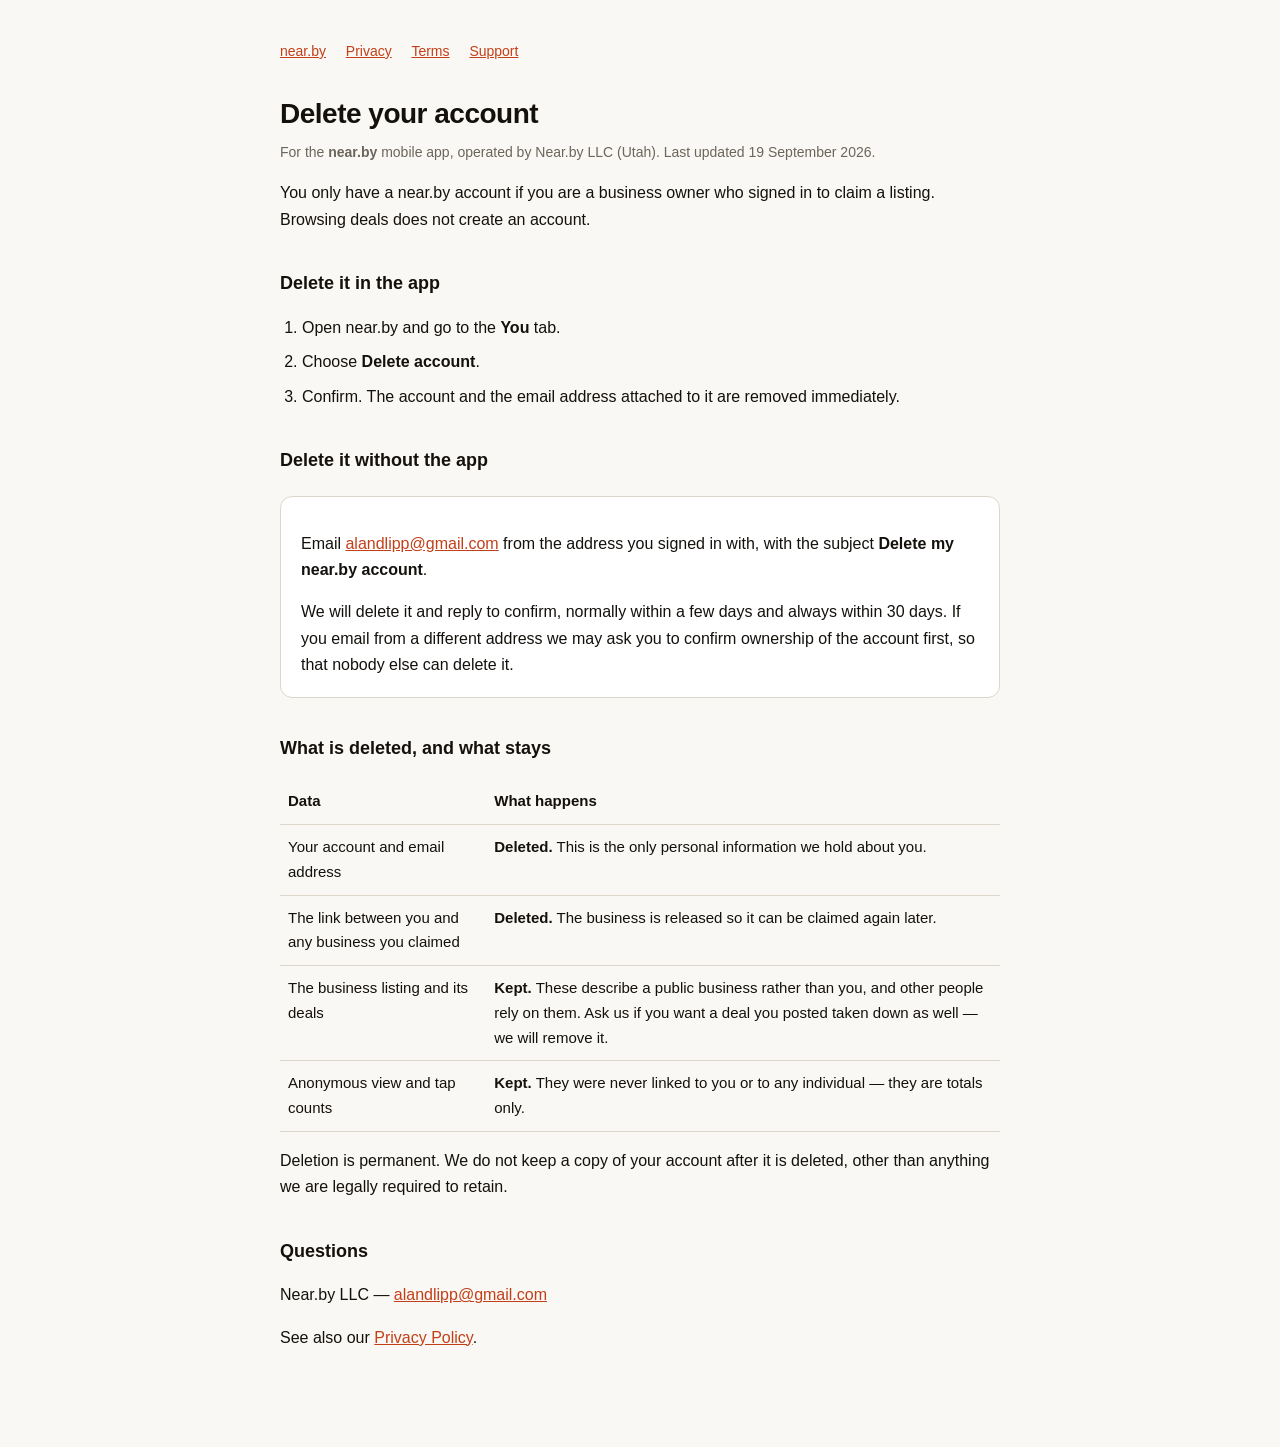
==== delete-account.html @ b9f5847b "Add deletion and support pages, Apple EULA terms, fix contrast Clears the three hard store-submissio" ====
<!DOCTYPE html>
<html lang="en">
<head>
<meta charset="utf-8">
<meta name="viewport" content="width=device-width, initial-scale=1">
<title>Delete your account — near.by</title>
<meta name="description" content="How to delete your near.by business account and the data held with it.">
<style>
  :root { color-scheme: light dark; }
  body {
    max-width: 720px; margin: 0 auto; padding: 40px 20px 80px;
    font: 16px/1.65 -apple-system, BlinkMacSystemFont, "Segoe UI", Roboto, sans-serif;
    color: #14110d; background: #faf8f4;
  }
  @media (prefers-color-scheme: dark) {
    body { color: #ece8e0; background: #14110d; }
    .card { background: #1c1813 !important; border-color: #3a352d !important; }
  }
  h1 { font-size: 28px; letter-spacing: -0.5px; margin-bottom: 4px; }
  h2 { font-size: 18px; margin-top: 36px; }
  .updated { color: #6b655b; font-size: 14px; margin-top: 0; }
  @media (prefers-color-scheme: dark) { .updated { color: #b0a99c; } }
  a { color: #c23f18; }
  @media (prefers-color-scheme: dark) { a { color: #ff7a4d; } }
  nav { margin-bottom: 28px; font-size: 14px; }
  nav a { margin-right: 16px; }
  .card {
    background: #fff; border: 1px solid #ddd6ca; border-radius: 12px;
    padding: 18px 20px; margin: 20px 0;
  }
  ol { padding-left: 22px; }
  li { margin-bottom: 8px; }
  table { border-collapse: collapse; width: 100%; margin: 16px 0; font-size: 15px; }
  th, td { text-align: left; padding: 10px 8px; border-bottom: 1px solid #ddd6ca; vertical-align: top; }
  @media (prefers-color-scheme: dark) { td, th { border-color: #3a352d; } }
  th { font-weight: 700; }
</style>
</head>
<body>

<nav>
  <a href="./index.html">near.by</a>
  <a href="./privacy.html">Privacy</a>
  <a href="./terms.html">Terms</a>
  <a href="./support.html">Support</a>
</nav>

<h1>Delete your account</h1>
<p class="updated">For the <strong>near.by</strong> mobile app, operated by Near.by LLC (Utah). Last updated 19 September 2026.</p>

<p>You only have a near.by account if you are a business owner who signed in to claim a listing. Browsing deals does not create an account.</p>

<h2>Delete it in the app</h2>
<ol>
  <li>Open near.by and go to the <strong>You</strong> tab.</li>
  <li>Choose <strong>Delete account</strong>.</li>
  <li>Confirm. The account and the email address attached to it are removed immediately.</li>
</ol>

<h2>Delete it without the app</h2>
<div class="card">
  <p>Email <a href="mailto:alandlipp@gmail.com?subject=Delete%20my%20near.by%20account">alandlipp@gmail.com</a> from the address you signed in with, with the subject <strong>Delete my near.by account</strong>.</p>
  <p style="margin-bottom:0">We will delete it and reply to confirm, normally within a few days and always within 30 days. If you email from a different address we may ask you to confirm ownership of the account first, so that nobody else can delete it.</p>
</div>

<h2>What is deleted, and what stays</h2>

<table>
  <tr><th>Data</th><th>What happens</th></tr>
  <tr>
    <td>Your account and email address</td>
    <td><strong>Deleted.</strong> This is the only personal information we hold about you.</td>
  </tr>
  <tr>
    <td>The link between you and any business you claimed</td>
    <td><strong>Deleted.</strong> The business is released so it can be claimed again later.</td>
  </tr>
  <tr>
    <td>The business listing and its deals</td>
    <td><strong>Kept.</strong> These describe a public business rather than you, and other people rely on them. Ask us if you want a deal you posted taken down as well — we will remove it.</td>
  </tr>
  <tr>
    <td>Anonymous view and tap counts</td>
    <td><strong>Kept.</strong> They were never linked to you or to any individual — they are totals only.</td>
  </tr>
</table>

<p>Deletion is permanent. We do not keep a copy of your account after it is deleted, other than anything we are legally required to retain.</p>

<h2>Questions</h2>
<p>Near.by LLC — <a href="mailto:alandlipp@gmail.com">alandlipp@gmail.com</a></p>
<p>See also our <a href="./privacy.html">Privacy Policy</a>.</p>

</body>
</html>
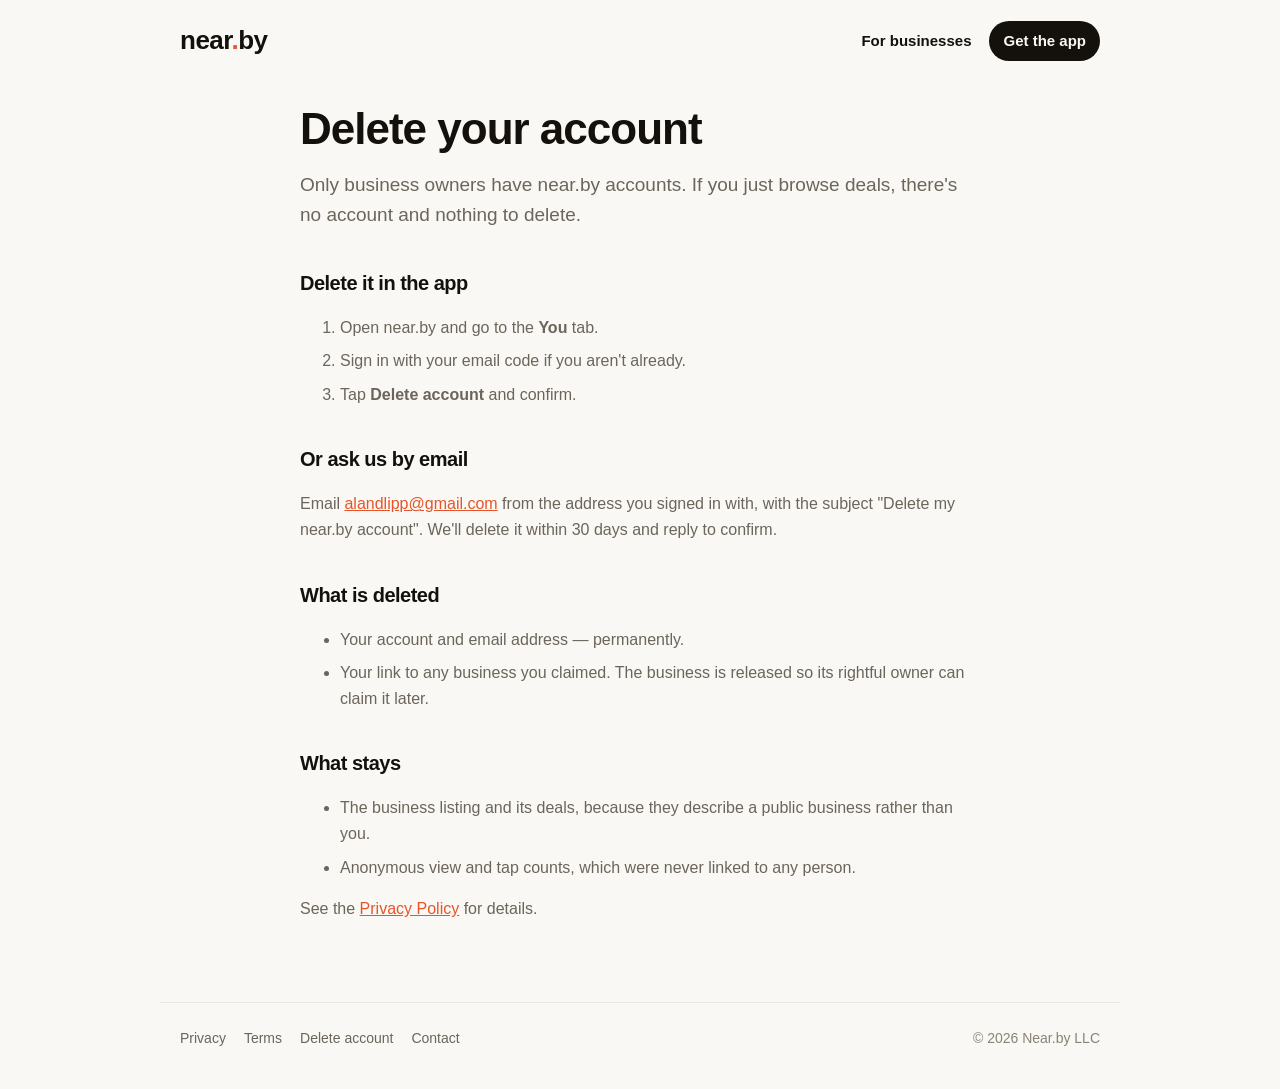
==== commit 4e3a46bb: "Add landing page, business page, and account deletion page Turns the legal index into a real home pa" ====
--- a/delete-account.html
+++ b/delete-account.html
@@ -4,92 +4,54 @@
 <meta charset="utf-8">
 <meta name="viewport" content="width=device-width, initial-scale=1">
 <title>Delete your account — near.by</title>
-<meta name="description" content="How to delete your near.by business account and the data held with it.">
-<style>
-  :root { color-scheme: light dark; }
-  body {
-    max-width: 720px; margin: 0 auto; padding: 40px 20px 80px;
-    font: 16px/1.65 -apple-system, BlinkMacSystemFont, "Segoe UI", Roboto, sans-serif;
-    color: #14110d; background: #faf8f4;
-  }
-  @media (prefers-color-scheme: dark) {
-    body { color: #ece8e0; background: #14110d; }
-    .card { background: #1c1813 !important; border-color: #3a352d !important; }
-  }
-  h1 { font-size: 28px; letter-spacing: -0.5px; margin-bottom: 4px; }
-  h2 { font-size: 18px; margin-top: 36px; }
-  .updated { color: #6b655b; font-size: 14px; margin-top: 0; }
-  @media (prefers-color-scheme: dark) { .updated { color: #b0a99c; } }
-  a { color: #c23f18; }
-  @media (prefers-color-scheme: dark) { a { color: #ff7a4d; } }
-  nav { margin-bottom: 28px; font-size: 14px; }
-  nav a { margin-right: 16px; }
-  .card {
-    background: #fff; border: 1px solid #ddd6ca; border-radius: 12px;
-    padding: 18px 20px; margin: 20px 0;
-  }
-  ol { padding-left: 22px; }
-  li { margin-bottom: 8px; }
-  table { border-collapse: collapse; width: 100%; margin: 16px 0; font-size: 15px; }
-  th, td { text-align: left; padding: 10px 8px; border-bottom: 1px solid #ddd6ca; vertical-align: top; }
-  @media (prefers-color-scheme: dark) { td, th { border-color: #3a352d; } }
-  th { font-weight: 700; }
-</style>
+<meta name="description" content="How to delete your near.by business account and what data is removed.">
+<link rel="stylesheet" href="./site.css">
 </head>
 <body>
 
-<nav>
-  <a href="./index.html">near.by</a>
+<header class="nav">
+  <a class="logo" href="./">near<span class="dot">.</span>by</a>
+  <nav>
+    <a href="./business.html">For businesses</a>
+    <a class="pill" href="./#get">Get the app</a>
+  </nav>
+</header>
+
+<main class="page">
+  <h1>Delete your account</h1>
+  <p class="lead">Only business owners have near.by accounts. If you just browse deals, there's no account and nothing to delete.</p>
+
+  <h2>Delete it in the app</h2>
+  <ol>
+    <li>Open near.by and go to the <strong>You</strong> tab.</li>
+    <li>Sign in with your email code if you aren't already.</li>
+    <li>Tap <strong>Delete account</strong> and confirm.</li>
+  </ol>
+
+  <h2>Or ask us by email</h2>
+  <p>Email <a href="mailto:alandlipp@gmail.com?subject=Delete%20my%20near.by%20account">alandlipp@gmail.com</a> from the address you signed in with, with the subject "Delete my near.by account". We'll delete it within 30 days and reply to confirm.</p>
+
+  <h2>What is deleted</h2>
+  <ul>
+    <li>Your account and email address — permanently.</li>
+    <li>Your link to any business you claimed. The business is released so its rightful owner can claim it later.</li>
+  </ul>
+
+  <h2>What stays</h2>
+  <ul>
+    <li>The business listing and its deals, because they describe a public business rather than you.</li>
+    <li>Anonymous view and tap counts, which were never linked to any person.</li>
+  </ul>
+  <p>See the <a href="./privacy.html">Privacy Policy</a> for details.</p>
+</main>
+
+<footer>
   <a href="./privacy.html">Privacy</a>
   <a href="./terms.html">Terms</a>
-  <a href="./support.html">Support</a>
-</nav>
-
-<h1>Delete your account</h1>
-<p class="updated">For the <strong>near.by</strong> mobile app, operated by Near.by LLC (Utah). Last updated 19 September 2026.</p>
-
-<p>You only have a near.by account if you are a business owner who signed in to claim a listing. Browsing deals does not create an account.</p>
-
-<h2>Delete it in the app</h2>
-<ol>
-  <li>Open near.by and go to the <strong>You</strong> tab.</li>
-  <li>Choose <strong>Delete account</strong>.</li>
-  <li>Confirm. The account and the email address attached to it are removed immediately.</li>
-</ol>
-
-<h2>Delete it without the app</h2>
-<div class="card">
-  <p>Email <a href="mailto:alandlipp@gmail.com?subject=Delete%20my%20near.by%20account">alandlipp@gmail.com</a> from the address you signed in with, with the subject <strong>Delete my near.by account</strong>.</p>
-  <p style="margin-bottom:0">We will delete it and reply to confirm, normally within a few days and always within 30 days. If you email from a different address we may ask you to confirm ownership of the account first, so that nobody else can delete it.</p>
-</div>
-
-<h2>What is deleted, and what stays</h2>
-
-<table>
-  <tr><th>Data</th><th>What happens</th></tr>
-  <tr>
-    <td>Your account and email address</td>
-    <td><strong>Deleted.</strong> This is the only personal information we hold about you.</td>
-  </tr>
-  <tr>
-    <td>The link between you and any business you claimed</td>
-    <td><strong>Deleted.</strong> The business is released so it can be claimed again later.</td>
-  </tr>
-  <tr>
-    <td>The business listing and its deals</td>
-    <td><strong>Kept.</strong> These describe a public business rather than you, and other people rely on them. Ask us if you want a deal you posted taken down as well — we will remove it.</td>
-  </tr>
-  <tr>
-    <td>Anonymous view and tap counts</td>
-    <td><strong>Kept.</strong> They were never linked to you or to any individual — they are totals only.</td>
-  </tr>
-</table>
-
-<p>Deletion is permanent. We do not keep a copy of your account after it is deleted, other than anything we are legally required to retain.</p>
-
-<h2>Questions</h2>
-<p>Near.by LLC — <a href="mailto:alandlipp@gmail.com">alandlipp@gmail.com</a></p>
-<p>See also our <a href="./privacy.html">Privacy Policy</a>.</p>
+  <a href="./delete-account.html">Delete account</a>
+  <a href="mailto:alandlipp@gmail.com">Contact</a>
+  <span class="copy">© 2026 Near.by LLC</span>
+</footer>
 
 </body>
 </html>
--- a/site.css
+++ b/site.css
@@ -0,0 +1,104 @@
+:root {
+  color-scheme: light dark;
+  --bg: #faf8f4;
+  --surface: #ffffff;
+  --ink: #14110d;
+  --muted: #6b655b;
+  --faint: #8a8377;
+  --line: #ece8e0;
+  --accent: #e8542a;
+  --accent-ink: #ffffff;
+}
+@media (prefers-color-scheme: dark) {
+  :root {
+    --bg: #14110d;
+    --surface: #1e1a15;
+    --ink: #ece8e0;
+    --muted: #b0a99c;
+    --faint: #8a8377;
+    --line: #2e2922;
+  }
+}
+
+* { box-sizing: border-box; }
+body {
+  margin: 0;
+  font: 16px/1.6 -apple-system, BlinkMacSystemFont, "Segoe UI", Roboto, sans-serif;
+  color: var(--ink);
+  background: var(--bg);
+}
+a { color: var(--accent); }
+main, .nav, footer { max-width: 960px; margin: 0 auto; padding-left: 20px; padding-right: 20px; }
+
+.nav {
+  display: flex; align-items: center; justify-content: space-between;
+  padding-top: 20px; padding-bottom: 20px;
+}
+.logo { font-size: 26px; font-weight: 800; letter-spacing: -0.5px; color: var(--ink); text-decoration: none; }
+.dot { color: var(--accent); }
+.nav nav { display: flex; gap: 18px; align-items: center; }
+.nav nav a { color: var(--ink); text-decoration: none; font-weight: 600; font-size: 15px; }
+.nav nav a.pill { background: var(--ink); color: var(--bg); padding: 8px 14px; border-radius: 999px; }
+
+.hero { padding: 64px 0 48px; max-width: 680px; }
+.eyebrow { color: var(--accent); font-weight: 700; font-size: 14px; letter-spacing: 0.04em; text-transform: uppercase; margin: 0 0 12px; }
+h1 { font-size: clamp(36px, 7vw, 60px); line-height: 1.05; letter-spacing: -1.5px; margin: 0 0 18px; }
+h2 { font-size: 26px; letter-spacing: -0.5px; margin: 0 0 10px; }
+h3 { font-size: 18px; margin: 8px 0 6px; }
+.lead { font-size: 19px; color: var(--muted); margin: 0 0 28px; }
+p { color: var(--muted); }
+
+.stores { display: flex; flex-wrap: wrap; gap: 12px; }
+.store {
+  display: inline-flex; flex-direction: column; justify-content: center;
+  min-width: 180px; padding: 10px 18px; border-radius: 12px;
+  background: var(--ink); color: var(--bg); text-decoration: none;
+}
+.store.soon { opacity: 0.55; pointer-events: none; }
+.store-small { font-size: 11px; }
+.store-big { font-size: 20px; font-weight: 700; line-height: 1.1; }
+
+.steps { display: grid; grid-template-columns: repeat(3, 1fr); gap: 16px; padding: 24px 0 56px; }
+.step { background: var(--surface); border: 1px solid var(--line); border-radius: 16px; padding: 22px; }
+.step p { margin: 0; font-size: 15px; }
+.num {
+  display: inline-flex; width: 30px; height: 30px; border-radius: 50%;
+  align-items: center; justify-content: center;
+  background: var(--accent); color: var(--accent-ink); font-weight: 800; font-size: 14px;
+}
+
+.privacy-band, .cities { padding: 8px 0 48px; max-width: 680px; }
+
+.biz-band {
+  display: flex; align-items: center; justify-content: space-between; gap: 24px;
+  background: var(--ink); color: var(--bg); border-radius: 20px; padding: 32px; margin-bottom: 56px;
+}
+.biz-band p { color: var(--bg); opacity: 0.8; margin: 0; }
+.btn {
+  display: inline-block; background: var(--accent); color: var(--accent-ink);
+  font-weight: 800; text-decoration: none; padding: 14px 20px; border-radius: 12px; white-space: nowrap;
+}
+
+/* Inner pages */
+.page { max-width: 720px; padding-top: 24px; padding-bottom: 64px; }
+.page h1 { font-size: clamp(30px, 6vw, 44px); letter-spacing: -1px; }
+.page h2 { font-size: 20px; margin-top: 36px; }
+.card { background: var(--surface); border: 1px solid var(--line); border-radius: 16px; padding: 22px; margin: 16px 0; }
+.card p:last-child { margin-bottom: 0; }
+ol li, ul li { color: var(--muted); margin-bottom: 8px; }
+
+footer {
+  display: flex; flex-wrap: wrap; gap: 18px; align-items: center;
+  border-top: 1px solid var(--line); padding-top: 24px; padding-bottom: 40px; font-size: 14px;
+}
+footer a { color: var(--muted); text-decoration: none; }
+footer a:hover { color: var(--accent); }
+.copy { color: var(--faint); margin-left: auto; }
+
+@media (max-width: 720px) {
+  .steps { grid-template-columns: 1fr; }
+  .biz-band { flex-direction: column; align-items: flex-start; padding: 24px; }
+  .hero { padding-top: 32px; }
+  .nav nav a:not(.pill) { display: none; }
+  .copy { margin-left: 0; width: 100%; }
+}
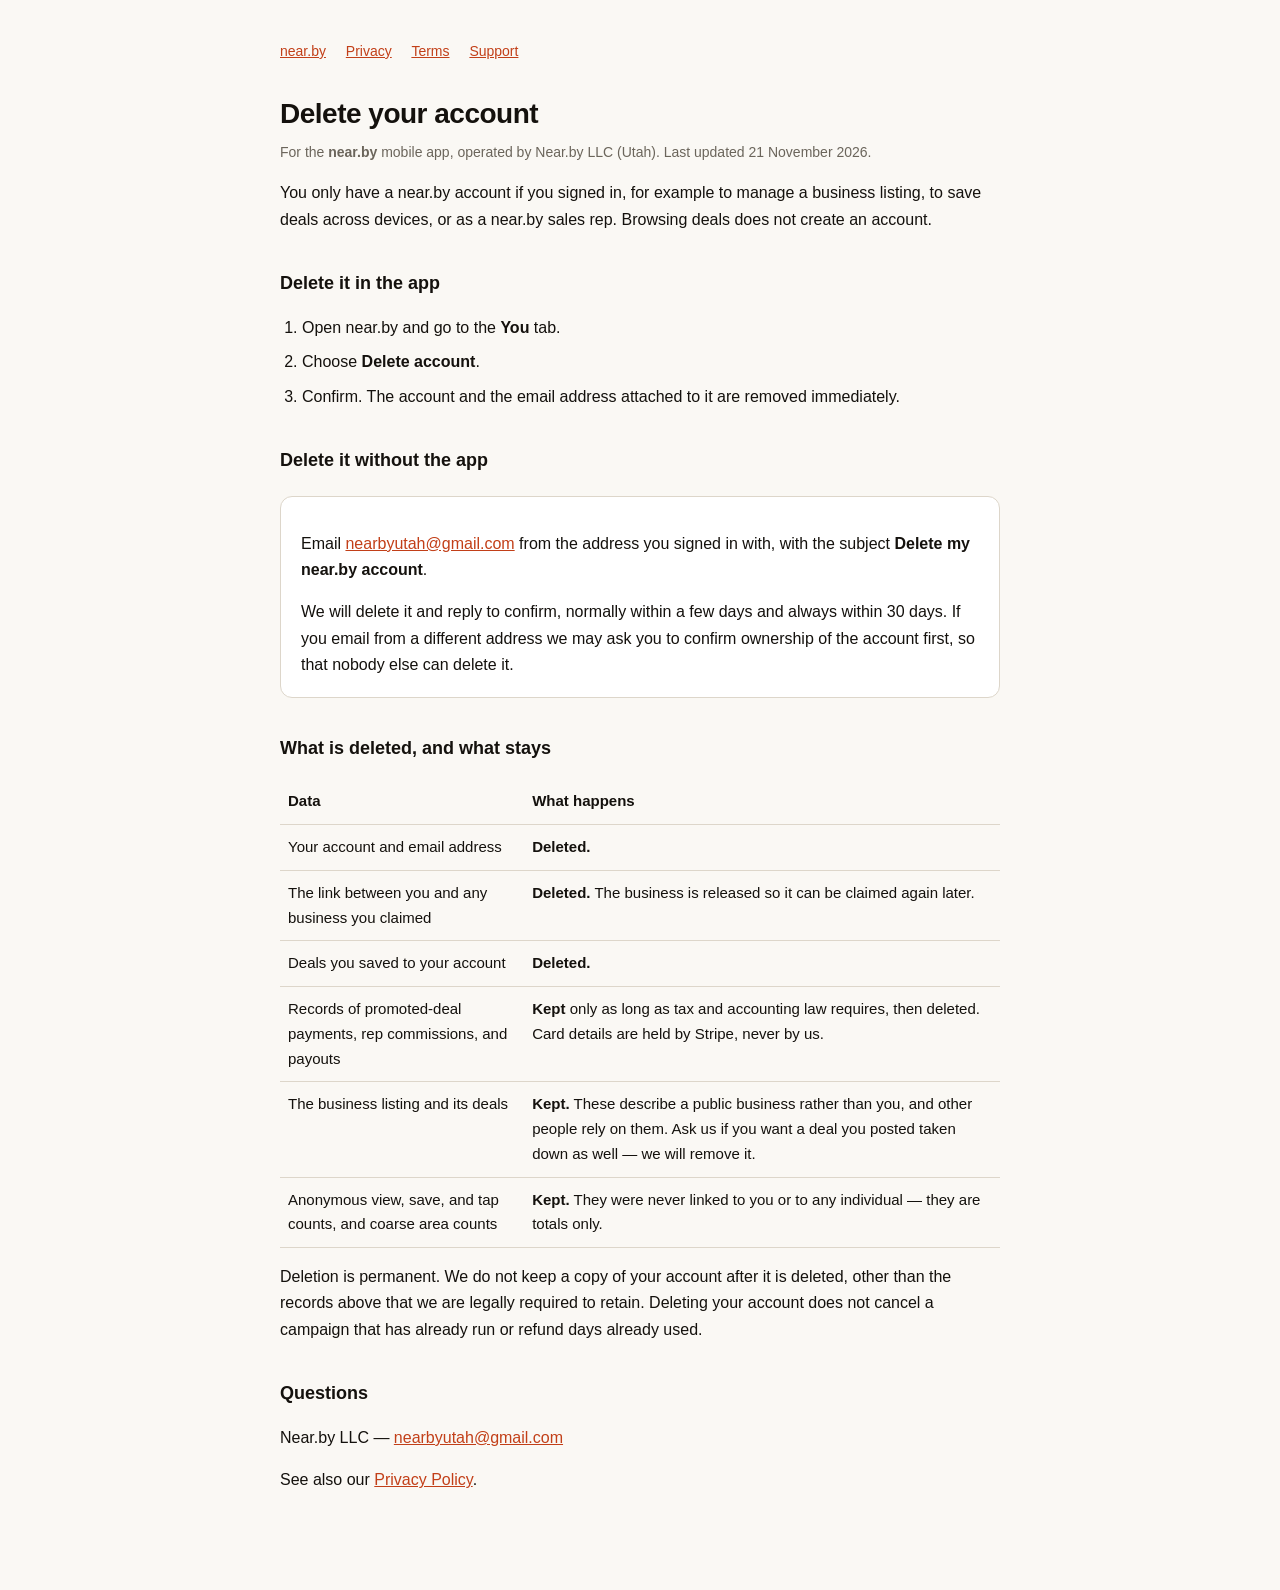
==== commit ddece088: "Add support and account deletion pages for App Store links Brings support.html, delete-account.html " ====
--- a/delete-account.html
+++ b/delete-account.html
@@ -4,54 +4,100 @@
 <meta charset="utf-8">
 <meta name="viewport" content="width=device-width, initial-scale=1">
 <title>Delete your account — near.by</title>
-<meta name="description" content="How to delete your near.by business account and what data is removed.">
-<link rel="stylesheet" href="./site.css">
+<meta name="description" content="How to delete your near.by business account and the data held with it.">
+<style>
+  :root { color-scheme: light dark; }
+  body {
+    max-width: 720px; margin: 0 auto; padding: 40px 20px 80px;
+    font: 16px/1.65 -apple-system, BlinkMacSystemFont, "Segoe UI", Roboto, sans-serif;
+    color: #14110d; background: #faf8f4;
+  }
+  @media (prefers-color-scheme: dark) {
+    body { color: #ece8e0; background: #14110d; }
+    .card { background: #1c1813 !important; border-color: #3a352d !important; }
+  }
+  h1 { font-size: 28px; letter-spacing: -0.5px; margin-bottom: 4px; }
+  h2 { font-size: 18px; margin-top: 36px; }
+  .updated { color: #6b655b; font-size: 14px; margin-top: 0; }
+  @media (prefers-color-scheme: dark) { .updated { color: #b0a99c; } }
+  a { color: #c23f18; }
+  @media (prefers-color-scheme: dark) { a { color: #ff7a4d; } }
+  nav { margin-bottom: 28px; font-size: 14px; }
+  nav a { margin-right: 16px; }
+  .card {
+    background: #fff; border: 1px solid #ddd6ca; border-radius: 12px;
+    padding: 18px 20px; margin: 20px 0;
+  }
+  ol { padding-left: 22px; }
+  li { margin-bottom: 8px; }
+  table { border-collapse: collapse; width: 100%; margin: 16px 0; font-size: 15px; }
+  th, td { text-align: left; padding: 10px 8px; border-bottom: 1px solid #ddd6ca; vertical-align: top; }
+  @media (prefers-color-scheme: dark) { td, th { border-color: #3a352d; } }
+  th { font-weight: 700; }
+</style>
 </head>
 <body>
 
-<header class="nav">
-  <a class="logo" href="./">near<span class="dot">.</span>by</a>
-  <nav>
-    <a href="./business.html">For businesses</a>
-    <a class="pill" href="./#get">Get the app</a>
-  </nav>
-</header>
-
-<main class="page">
-  <h1>Delete your account</h1>
-  <p class="lead">Only business owners have near.by accounts. If you just browse deals, there's no account and nothing to delete.</p>
-
-  <h2>Delete it in the app</h2>
-  <ol>
-    <li>Open near.by and go to the <strong>You</strong> tab.</li>
-    <li>Sign in with your email code if you aren't already.</li>
-    <li>Tap <strong>Delete account</strong> and confirm.</li>
-  </ol>
-
-  <h2>Or ask us by email</h2>
-  <p>Email <a href="mailto:alandlipp@gmail.com?subject=Delete%20my%20near.by%20account">alandlipp@gmail.com</a> from the address you signed in with, with the subject "Delete my near.by account". We'll delete it within 30 days and reply to confirm.</p>
-
-  <h2>What is deleted</h2>
-  <ul>
-    <li>Your account and email address — permanently.</li>
-    <li>Your link to any business you claimed. The business is released so its rightful owner can claim it later.</li>
-  </ul>
-
-  <h2>What stays</h2>
-  <ul>
-    <li>The business listing and its deals, because they describe a public business rather than you.</li>
-    <li>Anonymous view and tap counts, which were never linked to any person.</li>
-  </ul>
-  <p>See the <a href="./privacy.html">Privacy Policy</a> for details.</p>
-</main>
-
-<footer>
+<nav>
+  <a href="./index.html">near.by</a>
   <a href="./privacy.html">Privacy</a>
   <a href="./terms.html">Terms</a>
-  <a href="./delete-account.html">Delete account</a>
-  <a href="mailto:alandlipp@gmail.com">Contact</a>
-  <span class="copy">© 2026 Near.by LLC</span>
-</footer>
+  <a href="./support.html">Support</a>
+</nav>
+
+<h1>Delete your account</h1>
+<p class="updated">For the <strong>near.by</strong> mobile app, operated by Near.by LLC (Utah). Last updated 21 November 2026.</p>
+
+<p>You only have a near.by account if you signed in, for example to manage a business listing, to save deals across devices, or as a near.by sales rep. Browsing deals does not create an account.</p>
+
+<h2>Delete it in the app</h2>
+<ol>
+  <li>Open near.by and go to the <strong>You</strong> tab.</li>
+  <li>Choose <strong>Delete account</strong>.</li>
+  <li>Confirm. The account and the email address attached to it are removed immediately.</li>
+</ol>
+
+<h2>Delete it without the app</h2>
+<div class="card">
+  <p>Email <a href="mailto:nearbyutah@gmail.com?subject=Delete%20my%20near.by%20account">nearbyutah@gmail.com</a> from the address you signed in with, with the subject <strong>Delete my near.by account</strong>.</p>
+  <p style="margin-bottom:0">We will delete it and reply to confirm, normally within a few days and always within 30 days. If you email from a different address we may ask you to confirm ownership of the account first, so that nobody else can delete it.</p>
+</div>
+
+<h2>What is deleted, and what stays</h2>
+
+<table>
+  <tr><th>Data</th><th>What happens</th></tr>
+  <tr>
+    <td>Your account and email address</td>
+    <td><strong>Deleted.</strong></td>
+  </tr>
+  <tr>
+    <td>The link between you and any business you claimed</td>
+    <td><strong>Deleted.</strong> The business is released so it can be claimed again later.</td>
+  </tr>
+  <tr>
+    <td>Deals you saved to your account</td>
+    <td><strong>Deleted.</strong></td>
+  </tr>
+  <tr>
+    <td>Records of promoted-deal payments, rep commissions, and payouts</td>
+    <td><strong>Kept</strong> only as long as tax and accounting law requires, then deleted. Card details are held by Stripe, never by us.</td>
+  </tr>
+  <tr>
+    <td>The business listing and its deals</td>
+    <td><strong>Kept.</strong> These describe a public business rather than you, and other people rely on them. Ask us if you want a deal you posted taken down as well — we will remove it.</td>
+  </tr>
+  <tr>
+    <td>Anonymous view, save, and tap counts, and coarse area counts</td>
+    <td><strong>Kept.</strong> They were never linked to you or to any individual — they are totals only.</td>
+  </tr>
+</table>
+
+<p>Deletion is permanent. We do not keep a copy of your account after it is deleted, other than the records above that we are legally required to retain. Deleting your account does not cancel a campaign that has already run or refund days already used.</p>
+
+<h2>Questions</h2>
+<p>Near.by LLC — <a href="mailto:nearbyutah@gmail.com">nearbyutah@gmail.com</a></p>
+<p>See also our <a href="./privacy.html">Privacy Policy</a>.</p>
 
 </body>
 </html>
